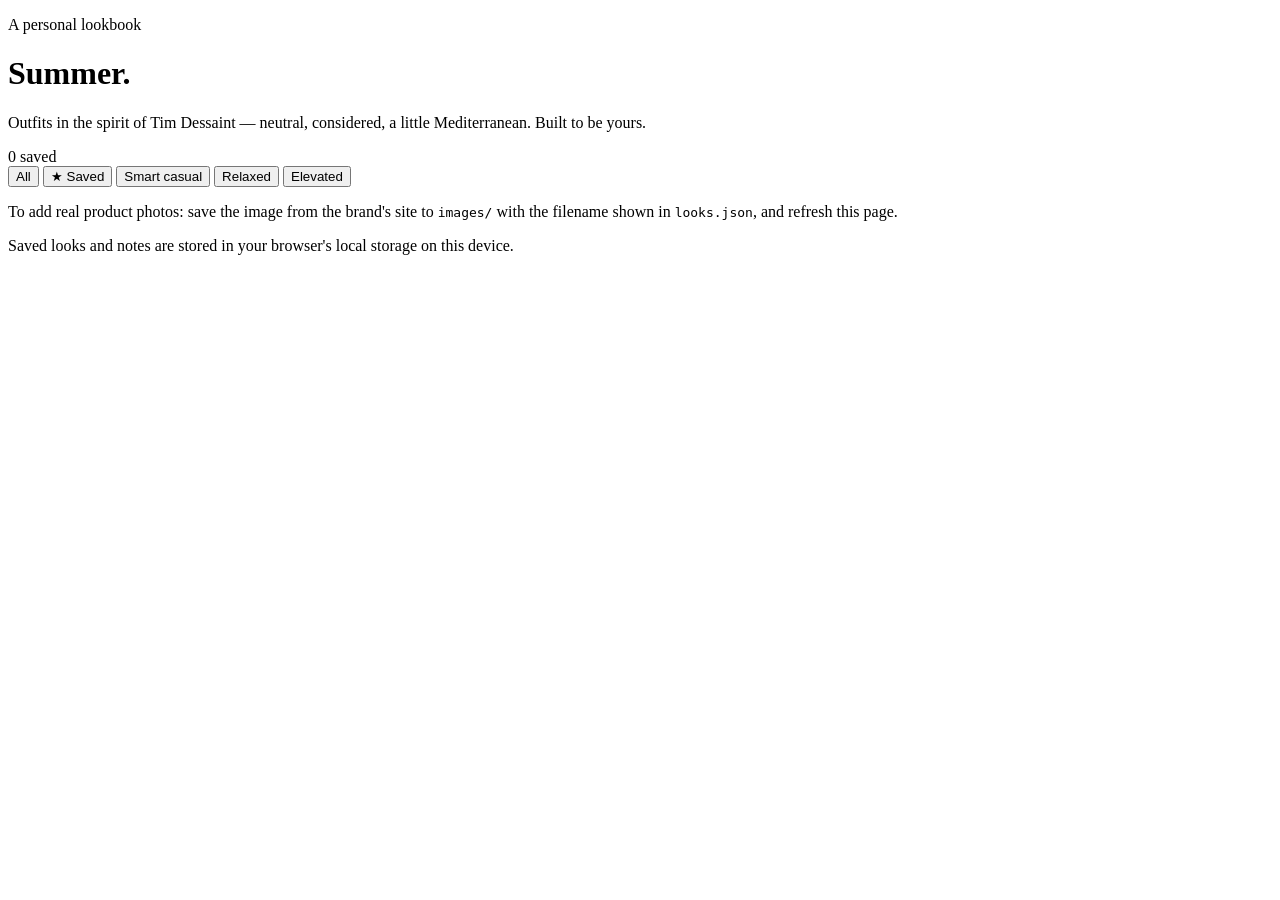
==== index.html @ a3c52446 "Initial commit: add lookbook web app Co-Authored-By: Claude Sonnet 4.6 <noreply@anthropic.com>" ====
<!DOCTYPE html>
<html lang="en">
<head>
  <meta charset="UTF-8">
  <meta name="viewport" content="width=device-width, initial-scale=1.0">
  <title>Summer Lookbook</title>
  <link rel="preconnect" href="https://fonts.googleapis.com">
  <link rel="preconnect" href="https://fonts.gstatic.com" crossorigin>
  <link href="https://fonts.googleapis.com/css2?family=Fraunces:ital,opsz,wght@0,9..144,300;0,9..144,400;0,9..144,500;1,9..144,400&family=Inter:wght@400;500;600&display=swap" rel="stylesheet">
  <link rel="stylesheet" href="style.css">
</head>
<body>
  <header>
    <div class="header-inner">
      <div>
        <p class="eyebrow">A personal lookbook</p>
        <h1>Summer.</h1>
        <p class="lede">Outfits in the spirit of Tim Dessaint &mdash; neutral, considered, a little Mediterranean. Built to be yours.</p>
      </div>
      <div class="header-meta">
        <span id="saved-count">0 saved</span>
      </div>
    </div>
    <nav class="filters">
      <button class="filter-btn active" data-filter="all">All</button>
      <button class="filter-btn" data-filter="saved">★ Saved</button>
      <button class="filter-btn" data-filter="smart-casual">Smart casual</button>
      <button class="filter-btn" data-filter="relaxed">Relaxed</button>
      <button class="filter-btn" data-filter="elevated">Elevated</button>
    </nav>
  </header>

  <main id="looks-container"></main>

  <footer>
    <div class="footer-inner">
      <p class="footer-text">To add real product photos: save the image from the brand's site to <code>images/</code> with the filename shown in <code>looks.json</code>, and refresh this page.</p>
      <p class="footer-text small">Saved looks and notes are stored in your browser's local storage on this device.</p>
    </div>
  </footer>

  <script src="app.js"></script>
</body>
</html>
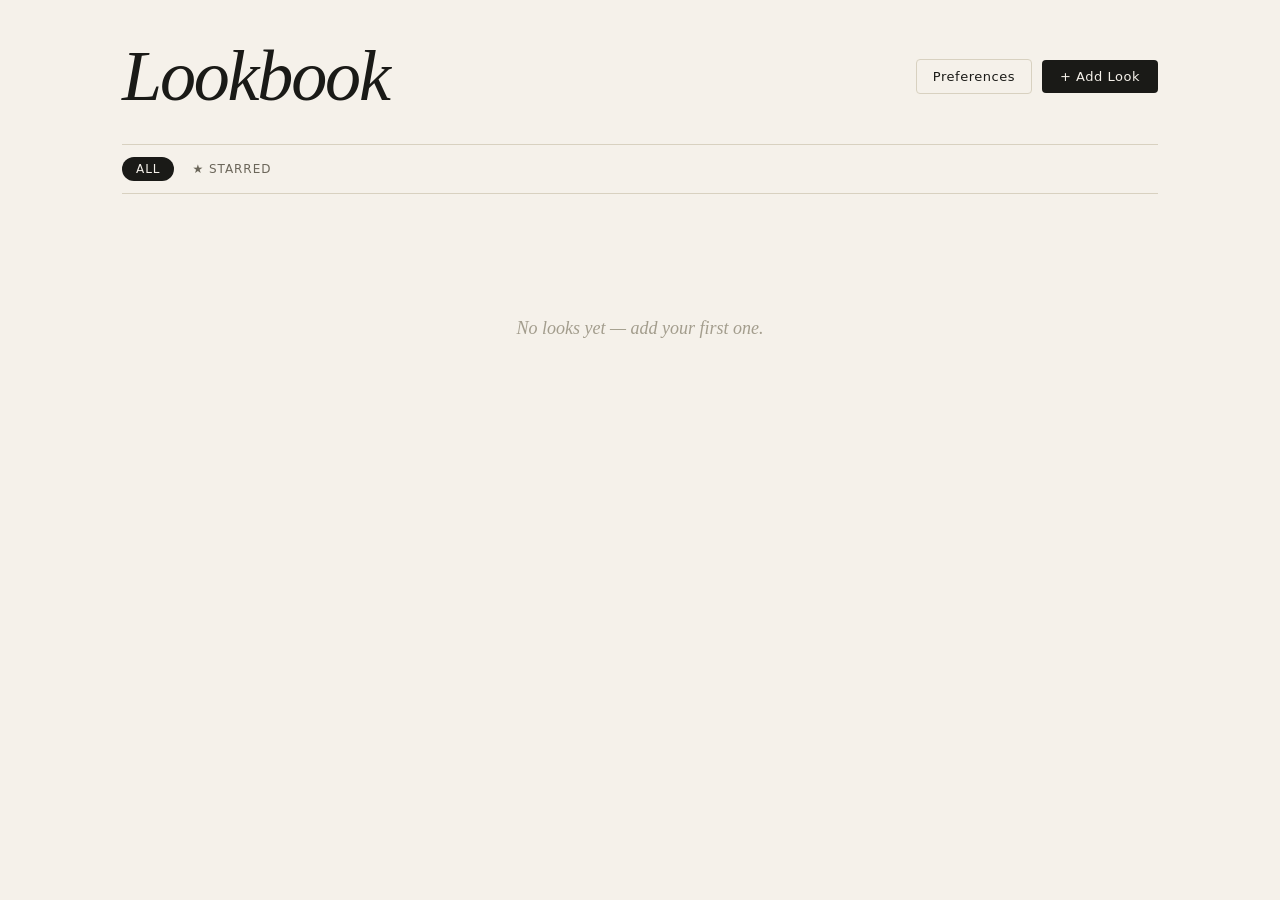
==== commit e0a60826: "docs: rewrite README around getting product pictures, fix broken root page The root index.html still" ====
--- a/index.html
+++ b/index.html
@@ -3,42 +3,11 @@
 <head>
   <meta charset="UTF-8">
   <meta name="viewport" content="width=device-width, initial-scale=1.0">
-  <title>Summer Lookbook</title>
-  <link rel="preconnect" href="https://fonts.googleapis.com">
-  <link rel="preconnect" href="https://fonts.gstatic.com" crossorigin>
-  <link href="https://fonts.googleapis.com/css2?family=Fraunces:ital,opsz,wght@0,9..144,300;0,9..144,400;0,9..144,500;1,9..144,400&family=Inter:wght@400;500;600&display=swap" rel="stylesheet">
-  <link rel="stylesheet" href="style.css">
+  <title>Lookbook</title>
+  <meta http-equiv="refresh" content="0; url=lookbook/">
+  <link rel="canonical" href="lookbook/">
 </head>
 <body>
-  <header>
-    <div class="header-inner">
-      <div>
-        <p class="eyebrow">A personal lookbook</p>
-        <h1>Summer.</h1>
-        <p class="lede">Outfits in the spirit of Tim Dessaint &mdash; neutral, considered, a little Mediterranean. Built to be yours.</p>
-      </div>
-      <div class="header-meta">
-        <span id="saved-count">0 saved</span>
-      </div>
-    </div>
-    <nav class="filters">
-      <button class="filter-btn active" data-filter="all">All</button>
-      <button class="filter-btn" data-filter="saved">★ Saved</button>
-      <button class="filter-btn" data-filter="smart-casual">Smart casual</button>
-      <button class="filter-btn" data-filter="relaxed">Relaxed</button>
-      <button class="filter-btn" data-filter="elevated">Elevated</button>
-    </nav>
-  </header>
-
-  <main id="looks-container"></main>
-
-  <footer>
-    <div class="footer-inner">
-      <p class="footer-text">To add real product photos: save the image from the brand's site to <code>images/</code> with the filename shown in <code>looks.json</code>, and refresh this page.</p>
-      <p class="footer-text small">Saved looks and notes are stored in your browser's local storage on this device.</p>
-    </div>
-  </footer>
-
-  <script src="app.js"></script>
+  <p>The lookbook lives in <a href="lookbook/">lookbook/</a>.</p>
 </body>
 </html>
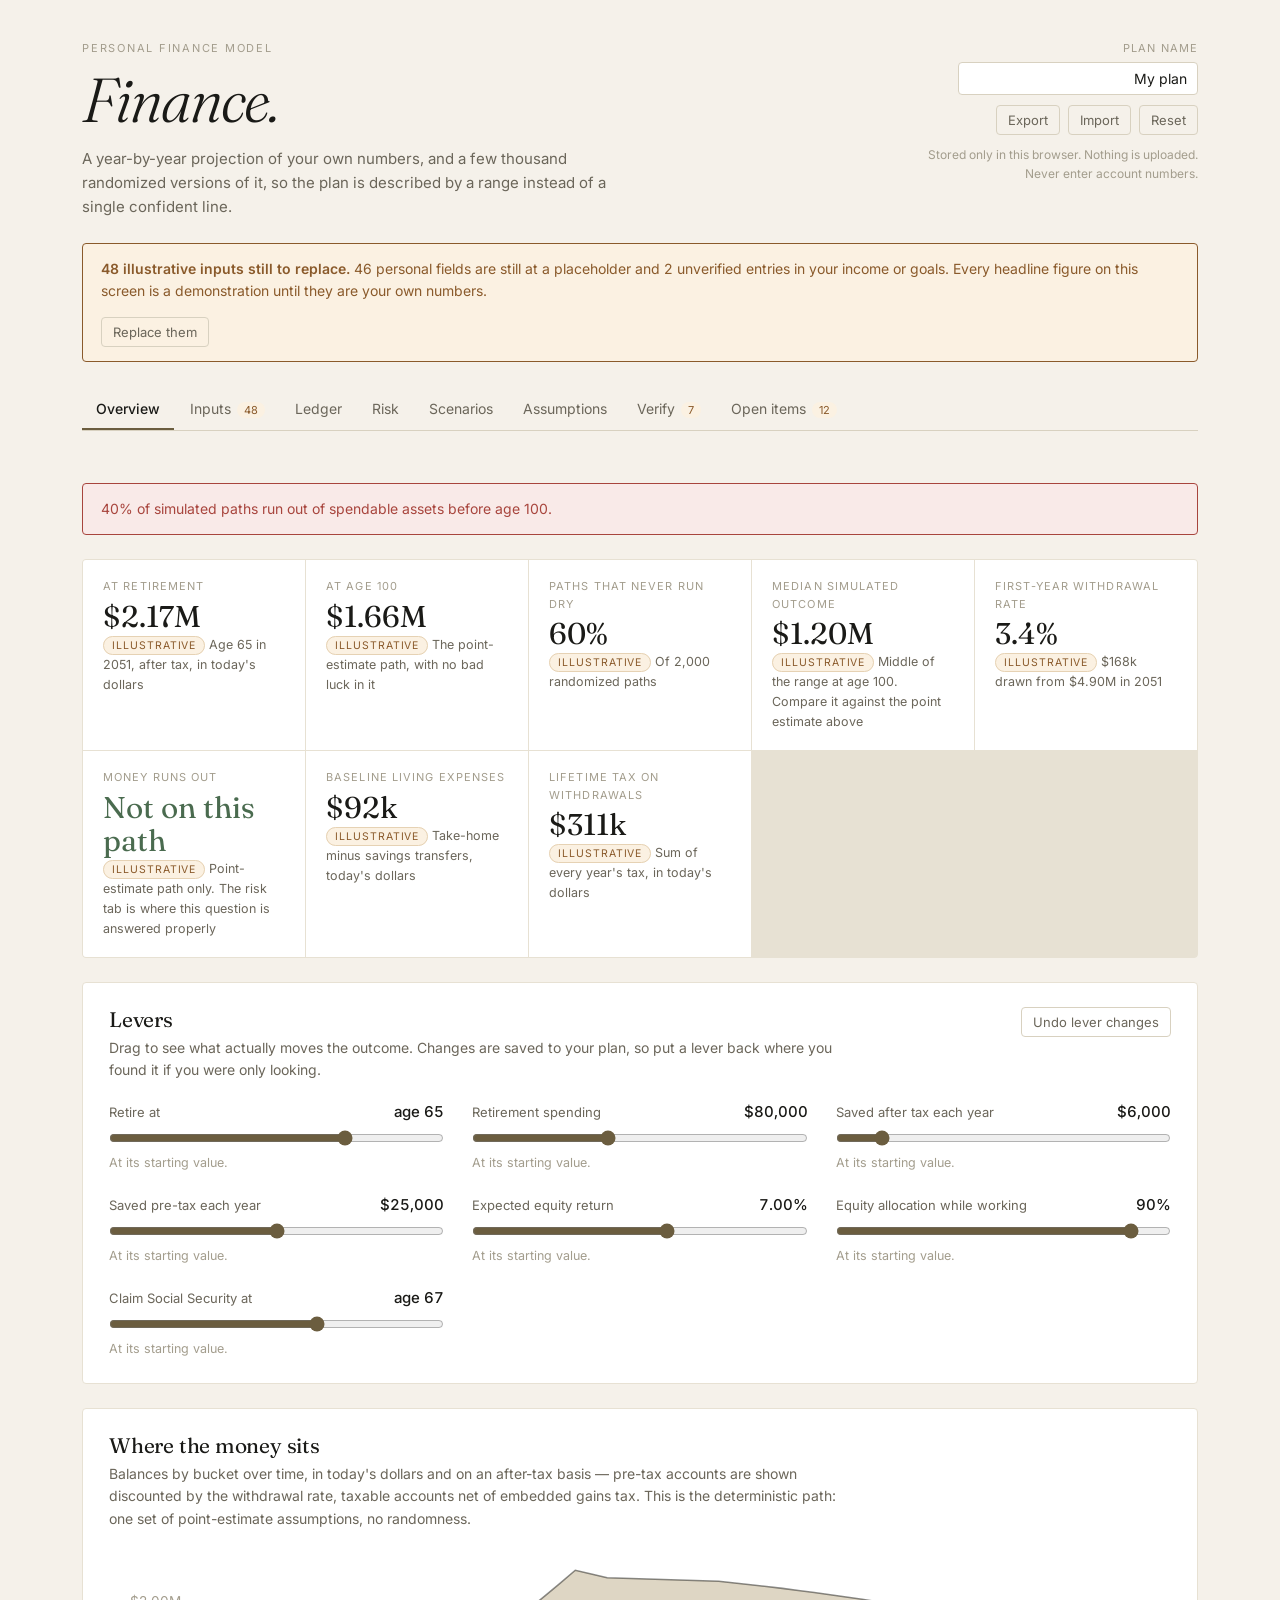
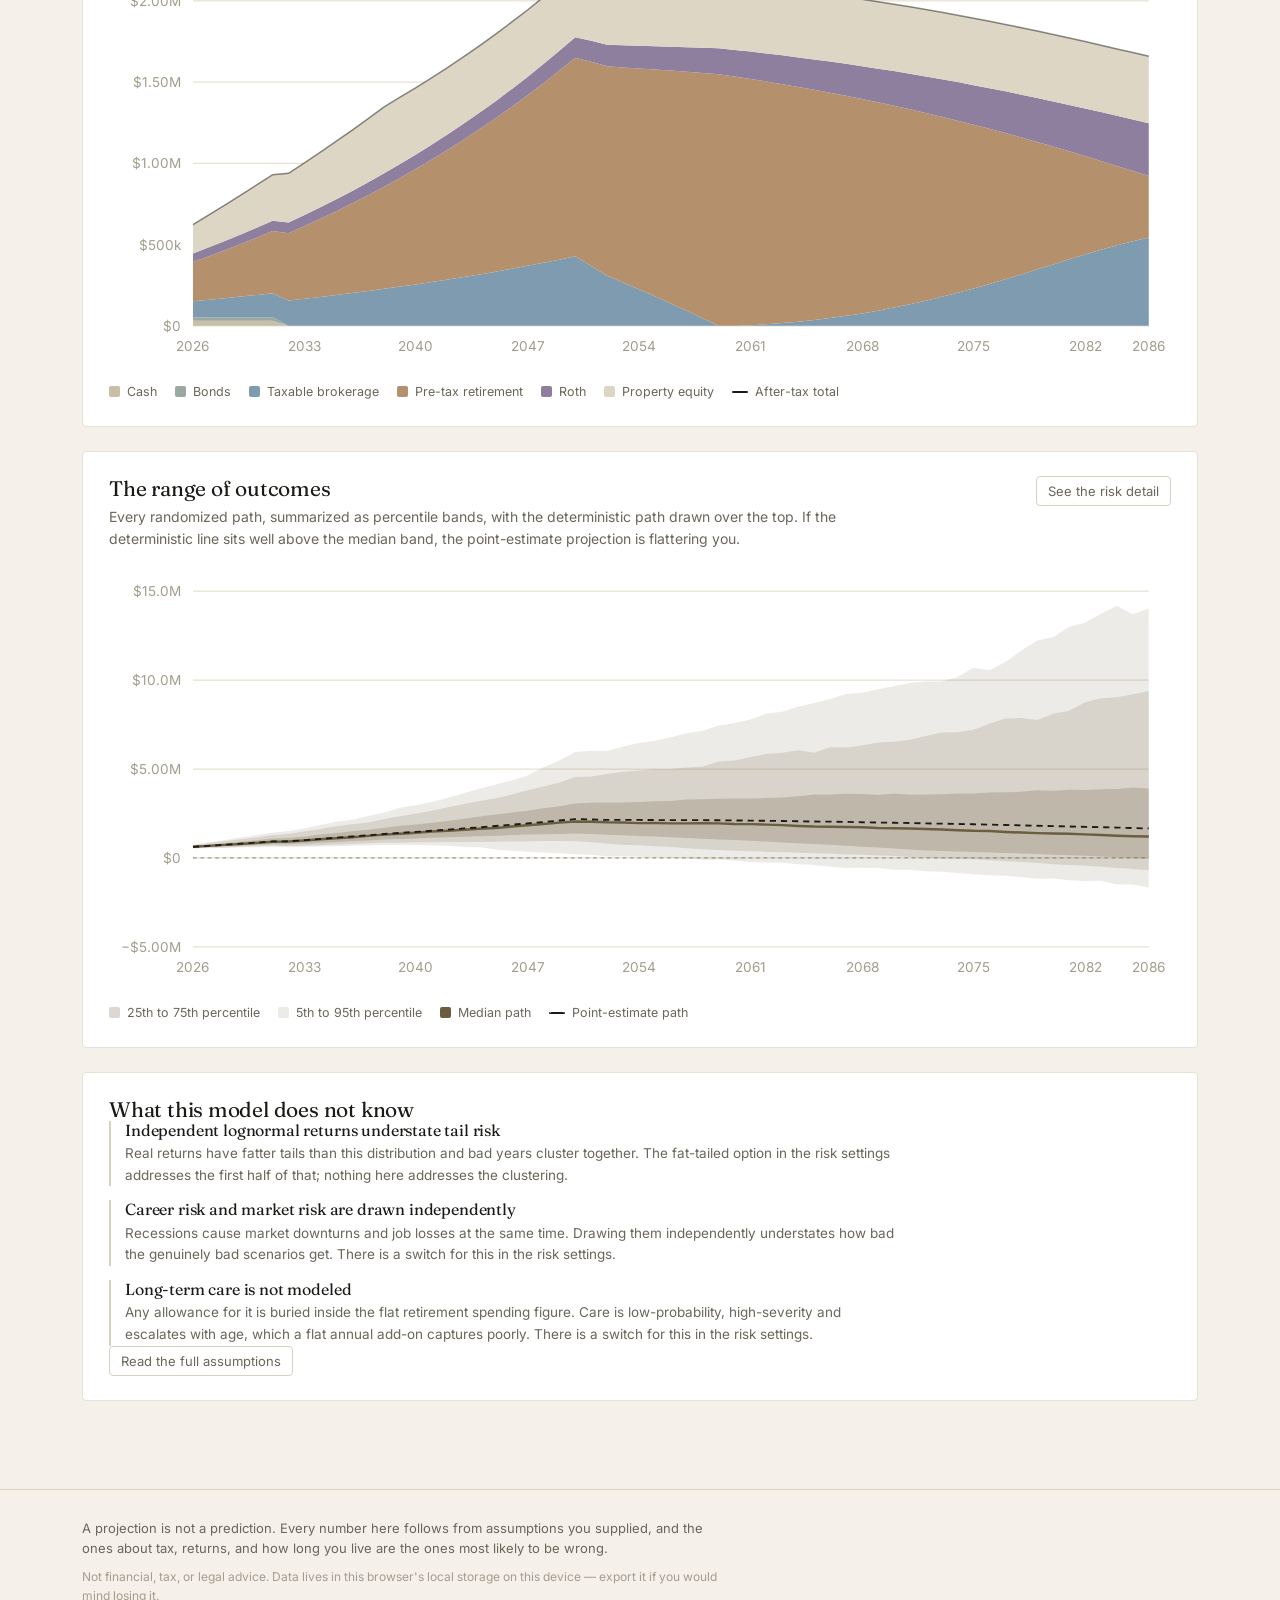
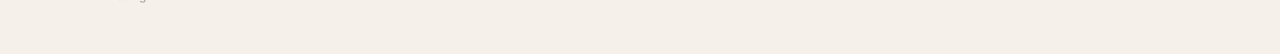
==== commit d3685f3b: "feat(finance): the interface — eight tabs over the projection engine Adds app.js, the controller the" ====
--- a/index.html
+++ b/index.html
@@ -3,11 +3,281 @@
 <head>
   <meta charset="UTF-8">
   <meta name="viewport" content="width=device-width, initial-scale=1.0">
-  <title>Lookbook</title>
-  <meta http-equiv="refresh" content="0; url=lookbook/">
-  <link rel="canonical" href="lookbook/">
+  <title>Finance — projection &amp; Monte Carlo</title>
+  <link rel="preconnect" href="https://fonts.googleapis.com">
+  <link rel="preconnect" href="https://fonts.gstatic.com" crossorigin>
+  <link href="https://fonts.googleapis.com/css2?family=Fraunces:ital,opsz,wght@0,9..144,300;0,9..144,400;0,9..144,500;1,9..144,400&family=Inter:wght@400;500;600&display=swap" rel="stylesheet">
+  <link rel="stylesheet" href="style.css">
 </head>
 <body>
-  <p>The lookbook lives in <a href="lookbook/">lookbook/</a>.</p>
+  <header>
+    <div class="header-inner">
+      <div class="header-title">
+        <p class="eyebrow">Personal finance model</p>
+        <h1>Finance.</h1>
+        <p class="lede">A year-by-year projection of your own numbers, and a few thousand randomized versions of it, so the plan is described by a range instead of a single confident line.</p>
+      </div>
+      <div class="header-actions">
+        <label class="plan-name">
+          <span class="field-label">Plan name</span>
+          <input type="text" id="plan-name" autocomplete="off">
+        </label>
+        <div class="button-row">
+          <button class="btn-ghost btn-sm" id="btn-export">Export</button>
+          <button class="btn-ghost btn-sm" id="btn-import">Import</button>
+          <button class="btn-ghost btn-sm" id="btn-reset">Reset</button>
+          <input type="file" id="import-file" accept="application/json,.json" class="hidden">
+        </div>
+        <p class="privacy-note">Stored only in this browser. Nothing is uploaded. Never enter account numbers.</p>
+      </div>
+    </div>
+
+    <div id="placeholder-banner" class="banner hidden"></div>
+
+    <nav class="tabs" id="tabs">
+      <button class="tab active" data-tab="overview">Overview</button>
+      <button class="tab" data-tab="inputs">Inputs</button>
+      <button class="tab" data-tab="ledger">Ledger</button>
+      <button class="tab" data-tab="risk">Risk</button>
+      <button class="tab" data-tab="scenarios">Scenarios</button>
+      <button class="tab" data-tab="assumptions">Assumptions</button>
+      <button class="tab" data-tab="verify">Verify</button>
+      <button class="tab" data-tab="open">Open items</button>
+    </nav>
+  </header>
+
+  <main>
+    <!-- ── Overview ─────────────────────────────────────────────────────── -->
+    <section class="panel" id="panel-overview">
+      <div id="warnings"></div>
+
+      <div class="metric-grid" id="metric-grid"></div>
+
+      <div class="card">
+        <div class="card-head">
+          <div>
+            <h2>Levers</h2>
+            <p class="card-blurb">Drag to see what actually moves the outcome. Changes are saved to your plan, so put a lever back where you found it if you were only looking.</p>
+          </div>
+          <button class="btn-ghost btn-sm" id="btn-levers-reset">Undo lever changes</button>
+        </div>
+        <div class="lever-grid" id="lever-grid"></div>
+      </div>
+
+      <div class="card">
+        <div class="card-head">
+          <div>
+            <h2>Where the money sits</h2>
+            <p class="card-blurb">Balances by bucket over time, in today's dollars and on an after-tax basis — pre-tax accounts are shown discounted by the withdrawal rate, taxable accounts net of embedded gains tax. This is the deterministic path: one set of point-estimate assumptions, no randomness.</p>
+          </div>
+        </div>
+        <div class="chart-holder" id="chart-balances"></div>
+        <div class="legend" id="legend-balances"></div>
+      </div>
+
+      <div class="card">
+        <div class="card-head">
+          <div>
+            <h2>The range of outcomes</h2>
+            <p class="card-blurb">Every randomized path, summarized as percentile bands, with the deterministic path drawn over the top. If the deterministic line sits well above the median band, the point-estimate projection is flattering you.</p>
+          </div>
+          <button class="btn-ghost btn-sm" data-goto="risk">See the risk detail</button>
+        </div>
+        <div class="chart-holder" id="chart-fan-mini"></div>
+        <div class="legend" id="legend-fan-mini"></div>
+      </div>
+
+      <div class="card">
+        <h2>What this model does not know</h2>
+        <div id="limitations-short"></div>
+        <button class="btn-ghost btn-sm" data-goto="assumptions">Read the full assumptions</button>
+      </div>
+    </section>
+
+    <!-- ── Inputs ───────────────────────────────────────────────────────── -->
+    <section class="panel hidden" id="panel-inputs">
+      <div class="card intake">
+        <h2>Before you trust any number on this screen</h2>
+        <p class="card-blurb">Every figure below ships as an illustrative placeholder. They are round numbers chosen to make the model run, not advice and not anyone's real situation. Replace each one with your own figure, then mark it verified with a note on where it came from — six months from now that note is the difference between a number you can rely on and a number you have to re-derive.</p>
+        <ol class="intake-list" id="intake-list"></ol>
+      </div>
+
+      <div class="card">
+        <div class="card-head">
+          <div>
+            <h2>Income streams</h2>
+            <p class="card-blurb">One row per stream: salary, a partner's salary, self-employment, rental income, a pension. Amounts are in today's dollars and grow at their own rate from now, so a stream that starts later still arrives having grown. Mark clearly whether a figure is gross or take-home — conflating the two is the easiest error to make here.</p>
+          </div>
+          <button class="btn-ghost btn-sm" id="btn-add-income">Add stream</button>
+        </div>
+        <div id="income-list"></div>
+      </div>
+
+      <div class="card">
+        <div class="card-head">
+          <div>
+            <h2>Goals</h2>
+            <p class="card-blurb">Anything that costs money on a schedule: a home purchase, tuition, a sabbatical, supporting a family member, a car. Give a goal an end year to repeat it every year in the range, which is how a temporary expense should be modeled.</p>
+          </div>
+          <button class="btn-ghost btn-sm" id="btn-add-goal">Add goal</button>
+        </div>
+        <div class="callout" id="goal-trap-note"></div>
+        <div id="goal-list"></div>
+      </div>
+
+      <div id="field-groups"></div>
+    </section>
+
+    <!-- ── Ledger ───────────────────────────────────────────────────────── -->
+    <section class="panel hidden" id="panel-ledger">
+      <div class="card">
+        <div class="card-head">
+          <div>
+            <h2>Year-by-year ledger</h2>
+            <p class="card-blurb">The deterministic projection in full. This is the artifact worth reading closely: if a year looks wrong here, the charts everywhere else are wrong in the same way.</p>
+          </div>
+          <div class="button-row">
+            <label class="inline-toggle"><input type="checkbox" id="ledger-real" checked> Today's dollars</label>
+            <button class="btn-ghost btn-sm" id="btn-export-csv">Export CSV</button>
+          </div>
+        </div>
+        <div class="table-scroll">
+          <table class="ledger" id="ledger-table"></table>
+        </div>
+        <p class="footnote" id="ledger-note"></p>
+      </div>
+    </section>
+
+    <!-- ── Risk ─────────────────────────────────────────────────────────── -->
+    <section class="panel hidden" id="panel-risk">
+      <div class="metric-grid" id="risk-metrics"></div>
+
+      <div class="card">
+        <div class="card-head">
+          <div>
+            <h2>Percentile fan</h2>
+            <p class="card-blurb">After-tax net worth in today's dollars across every simulated path.</p>
+          </div>
+          <label class="inline-toggle"><input type="checkbox" id="fan-include-house" checked> Include property equity</label>
+        </div>
+        <div class="chart-holder" id="chart-fan"></div>
+        <div class="legend" id="legend-fan"></div>
+        <p class="footnote">Property is not simulated: its value follows the deterministic path in every scenario, so including it narrows the visible spread without adding any real certainty. Turn it off to see the fan for money you could actually spend.</p>
+      </div>
+
+      <div class="card">
+        <h2>Share of paths still solvent</h2>
+        <p class="card-blurb">The fraction of simulated paths that still hold spendable assets at each age. Read the age where this line starts bending, not just the number at the end.</p>
+        <div class="chart-holder" id="chart-solvent"></div>
+      </div>
+
+      <div class="card">
+        <h2>Where paths end up</h2>
+        <p class="card-blurb">Final after-tax net worth in today's dollars, one bar per band of outcomes. The long right tail is why the average outcome is a bad planning number and the median is a better one.</p>
+        <div class="chart-holder" id="chart-hist"></div>
+      </div>
+
+      <div class="card">
+        <div class="card-head">
+          <div>
+            <h2>Simulation settings</h2>
+            <p class="card-blurb">How the paths are generated, and which risks are switched on. The optional ones are off by default because each is a real judgment call about how much realism is worth the added complexity.</p>
+          </div>
+        </div>
+        <div id="risk-fields"></div>
+      </div>
+    </section>
+
+    <!-- ── Scenarios ────────────────────────────────────────────────────── -->
+    <section class="panel hidden" id="panel-scenarios">
+      <div class="card">
+        <div class="card-head">
+          <div>
+            <h2>Saved scenarios</h2>
+            <p class="card-blurb">Freeze the current plan under a name, change something, and compare. Retiring two years earlier and spending 10% less are the two levers that usually dominate everything else, and this is where you find out by how much.</p>
+          </div>
+          <div class="button-row">
+            <input type="text" id="scenario-name" placeholder="Name this scenario" autocomplete="off">
+            <button class="btn-solid btn-sm" id="btn-save-scenario">Save current</button>
+          </div>
+        </div>
+        <div id="scenario-list"></div>
+      </div>
+    </section>
+
+    <!-- ── Assumptions ──────────────────────────────────────────────────── -->
+    <section class="panel hidden" id="panel-assumptions">
+      <div class="card">
+        <h2>Why the model looks the way it does</h2>
+        <p class="card-blurb">Current state only, generated from your inputs and the notes you wrote when you verified them. This is deliberately not a changelog: the history of how a number evolved lives in the project's git history, where the diffs are real and never drift out of sync with the code.</p>
+        <div id="assumptions-body"></div>
+      </div>
+
+      <div class="card">
+        <h2>Structural choices worth knowing about</h2>
+        <div id="structural-notes"></div>
+      </div>
+
+      <div class="card">
+        <h2>Known limitations</h2>
+        <p class="card-blurb">Accepted simplifications, disclosed rather than hidden. A model that is honest about what it leaves out is far more useful than one that quietly implies precision it does not have. These are different from the Open items tab: a limitation is something currently accepted, an open item is something that should actually get resolved.</p>
+        <div id="limitations-full"></div>
+      </div>
+
+      <div class="card">
+        <h2>IRS Uniform Lifetime Table</h2>
+        <p class="card-blurb">Public IRS data, used to size required minimum distributions: the start-of-year pre-tax balance divided by the distribution period for that age.</p>
+        <div class="table-scroll">
+          <table class="ledger compact" id="ult-table"></table>
+        </div>
+      </div>
+    </section>
+
+    <!-- ── Verify ───────────────────────────────────────────────────────── -->
+    <section class="panel hidden" id="panel-verify">
+      <div class="card">
+        <h2>Research this yourself</h2>
+        <p class="card-blurb">These are the parts of the model that cannot be inherited from a template. Tax law changes, thresholds move, and treatment varies by state and city — so each item below needs checking against current rules for your own situation, and the placeholder rates in the model are worth exactly nothing until you do.</p>
+        <div id="research-list"></div>
+      </div>
+    </section>
+
+    <!-- ── Open items ───────────────────────────────────────────────────── -->
+    <section class="panel hidden" id="panel-open">
+      <div class="card">
+        <div class="card-head">
+          <div>
+            <h2>Open items</h2>
+            <p class="card-blurb">Things that need a decision, a real number, or a methodology improvement. When one gets resolved, delete it and put the answer in the source note on the field it was about, so the two never describe the same open question.</p>
+          </div>
+          <div class="button-row">
+            <input type="text" id="todo-input" placeholder="Add an open item" autocomplete="off">
+            <button class="btn-solid btn-sm" id="btn-add-todo">Add</button>
+          </div>
+        </div>
+        <div id="todo-list"></div>
+      </div>
+
+      <div class="card">
+        <h2>Notes</h2>
+        <p class="card-blurb">Scratch space that travels with the plan when you export it.</p>
+        <textarea id="notes" rows="8" placeholder="Anything worth remembering about this plan."></textarea>
+      </div>
+    </section>
+  </main>
+
+  <footer>
+    <div class="footer-inner">
+      <p class="footer-text">A projection is not a prediction. Every number here follows from assumptions you supplied, and the ones about tax, returns, and how long you live are the ones most likely to be wrong.</p>
+      <p class="footer-text small">Not financial, tax, or legal advice. Data lives in this browser's local storage on this device — export it if you would mind losing it.</p>
+    </div>
+  </footer>
+
+  <script src="format.js"></script>
+  <script src="config.js"></script>
+  <script src="model.js"></script>
+  <script src="charts.js"></script>
+  <script src="store.js"></script>
+  <script src="app.js"></script>
 </body>
 </html>
--- a/style.css
+++ b/style.css
@@ -0,0 +1,499 @@
+:root {
+  --bg: #f5f1ea;
+  --bg-card: #ffffff;
+  --bg-soft: #ebe4d7;
+  --bg-sunken: #f1ece2;
+  --ink: #1a1a17;
+  --ink-soft: #6b665a;
+  --ink-faint: #a39d8d;
+  --line: #d8d1c0;
+  --line-soft: #e7e1d3;
+  --accent: #6b5d3f;
+  --accent-soft: #efe8d8;
+  --warn: #8a5a2b;
+  --warn-bg: #fbf1e2;
+  --bad: #a8453d;
+  --bad-bg: #f9eae8;
+  --good: #4a6b4f;
+  --good-bg: #edf2ec;
+  --serif: 'Fraunces', Georgia, serif;
+  --sans: 'Inter', -apple-system, system-ui, sans-serif;
+  --mono: ui-monospace, 'SF Mono', Menlo, Consolas, monospace;
+  --radius: 4px;
+}
+
+*, *::before, *::after { box-sizing: border-box; margin: 0; padding: 0; }
+.hidden { display: none !important; }
+
+body {
+  background: var(--bg);
+  color: var(--ink);
+  font-family: var(--sans);
+  font-size: 15px;
+  line-height: 1.6;
+  -webkit-font-smoothing: antialiased;
+  min-height: 100vh;
+}
+
+h1, h2, h3 { font-family: var(--serif); font-weight: 400; letter-spacing: -0.01em; line-height: 1.15; }
+h1 { font-size: clamp(38px, 5vw, 62px); font-weight: 300; font-style: italic; letter-spacing: -0.03em; }
+h2 { font-size: 21px; }
+h3 { font-size: 16px; }
+a { color: var(--accent); }
+
+/* ── Header ── */
+header { max-width: 1180px; margin: 0 auto; padding: 40px 32px 0; }
+
+.header-inner {
+  display: flex;
+  gap: 40px;
+  justify-content: space-between;
+  align-items: flex-start;
+  flex-wrap: wrap;
+}
+
+.header-title { max-width: 620px; }
+
+.eyebrow {
+  font-size: 11px;
+  text-transform: uppercase;
+  letter-spacing: 0.16em;
+  color: var(--ink-faint);
+  margin-bottom: 6px;
+}
+
+.lede { color: var(--ink-soft); margin-top: 12px; max-width: 60ch; }
+
+.header-actions { display: flex; flex-direction: column; gap: 10px; align-items: flex-end; }
+.plan-name { display: flex; flex-direction: column; gap: 4px; align-items: flex-end; }
+.plan-name input { width: 220px; text-align: right; }
+.privacy-note { font-size: 12px; color: var(--ink-faint); max-width: 34ch; text-align: right; }
+
+.button-row { display: flex; gap: 8px; align-items: center; flex-wrap: wrap; }
+
+/* ── Buttons ── */
+button { font-family: inherit; font-size: 14px; cursor: pointer; border-radius: var(--radius); }
+
+.btn-ghost {
+  background: transparent;
+  border: 1px solid var(--line);
+  color: var(--ink-soft);
+  padding: 7px 14px;
+  transition: border-color 0.15s, color 0.15s, background 0.15s;
+}
+.btn-ghost:hover { border-color: var(--accent); color: var(--accent); background: var(--bg-card); }
+
+.btn-solid {
+  background: var(--ink);
+  border: 1px solid var(--ink);
+  color: var(--bg);
+  padding: 7px 14px;
+}
+.btn-solid:hover { background: var(--accent); border-color: var(--accent); }
+
+.btn-sm { font-size: 13px; padding: 6px 11px; }
+
+.btn-link {
+  background: none;
+  border: none;
+  color: var(--accent);
+  padding: 0;
+  font-size: 13px;
+  text-decoration: underline;
+  text-decoration-color: var(--line);
+  text-underline-offset: 3px;
+}
+.btn-link:hover { text-decoration-color: var(--accent); }
+.btn-link.danger { color: var(--bad); }
+
+/* ── Tabs ── */
+.tabs {
+  display: flex;
+  gap: 2px;
+  margin: 28px 0 0;
+  border-bottom: 1px solid var(--line);
+  overflow-x: auto;
+}
+
+.tab {
+  background: none;
+  border: none;
+  border-bottom: 2px solid transparent;
+  color: var(--ink-soft);
+  padding: 10px 14px;
+  white-space: nowrap;
+  border-radius: 0;
+}
+.tab:hover { color: var(--ink); }
+.tab.active { color: var(--ink); border-bottom-color: var(--accent); font-weight: 500; }
+.tab .tab-count {
+  display: inline-block;
+  margin-left: 6px;
+  font-size: 11px;
+  background: var(--warn-bg);
+  color: var(--warn);
+  border-radius: 10px;
+  padding: 1px 7px;
+}
+
+/* ── Layout ── */
+main { max-width: 1180px; margin: 0 auto; padding: 28px 32px 64px; }
+.panel { display: flex; flex-direction: column; gap: 24px; }
+
+.card {
+  background: var(--bg-card);
+  border: 1px solid var(--line-soft);
+  border-radius: var(--radius);
+  padding: 24px 26px;
+}
+
+.card-head {
+  display: flex;
+  gap: 20px;
+  justify-content: space-between;
+  align-items: flex-start;
+  flex-wrap: wrap;
+  margin-bottom: 18px;
+}
+.card-head > div { flex: 1 1 420px; }
+.card-blurb { color: var(--ink-soft); font-size: 14px; margin-top: 6px; max-width: 82ch; }
+.card > h2 + .card-blurb { margin-bottom: 16px; }
+
+/* ── Banners and callouts ── */
+.banner {
+  margin-top: 24px;
+  padding: 14px 18px;
+  border-radius: var(--radius);
+  border: 1px solid var(--warn);
+  background: var(--warn-bg);
+  color: var(--warn);
+  font-size: 14px;
+  display: flex;
+  gap: 14px;
+  align-items: center;
+  justify-content: space-between;
+  flex-wrap: wrap;
+}
+.banner strong { font-weight: 600; }
+.banner.bad { border-color: var(--bad); background: var(--bad-bg); color: var(--bad); }
+
+.callout {
+  border-left: 2px solid var(--accent);
+  background: var(--bg-sunken);
+  padding: 12px 16px;
+  margin-bottom: 18px;
+  font-size: 13.5px;
+  color: var(--ink-soft);
+}
+.callout strong { color: var(--ink); font-weight: 600; }
+
+.footnote { font-size: 12.5px; color: var(--ink-faint); margin-top: 12px; max-width: 88ch; }
+
+/* ── Metrics ── */
+.metric-grid {
+  display: grid;
+  grid-template-columns: repeat(auto-fit, minmax(210px, 1fr));
+  gap: 1px;
+  background: var(--line-soft);
+  border: 1px solid var(--line-soft);
+  border-radius: var(--radius);
+  overflow: hidden;
+}
+
+.metric { background: var(--bg-card); padding: 18px 20px; }
+.metric-label {
+  font-size: 11px;
+  text-transform: uppercase;
+  letter-spacing: 0.1em;
+  color: var(--ink-faint);
+}
+.metric-value {
+  font-family: var(--serif);
+  font-size: 30px;
+  font-variant-numeric: tabular-nums;
+  margin: 4px 0 2px;
+  line-height: 1.1;
+}
+.metric-value.bad { color: var(--bad); }
+.metric-value.good { color: var(--good); }
+.metric-note { font-size: 12.5px; color: var(--ink-soft); }
+
+/* ── Levers ── */
+.lever-grid {
+  display: grid;
+  grid-template-columns: repeat(auto-fit, minmax(260px, 1fr));
+  gap: 20px 28px;
+}
+.lever-head { display: flex; justify-content: space-between; align-items: baseline; gap: 10px; }
+.lever-name { font-size: 13px; color: var(--ink-soft); }
+.lever-value { font-variant-numeric: tabular-nums; font-weight: 500; }
+.lever input[type=range] { width: 100%; accent-color: var(--accent); margin-top: 6px; }
+.lever-effect { font-size: 12.5px; color: var(--ink-faint); min-height: 1.4em; }
+
+/* ── Charts ── */
+.chart-holder { position: relative; margin-top: 4px; }
+.chart-svg { width: 100%; height: auto; display: block; overflow: visible; }
+.chart-svg .grid { stroke: var(--line-soft); stroke-width: 1; }
+.chart-svg .zero-line { stroke: var(--ink-faint); stroke-width: 1; stroke-dasharray: 3 3; }
+.chart-svg .axis-label { font-family: var(--sans); font-size: 11px; fill: var(--ink-faint); }
+.chart-svg .axis-note { font-family: var(--sans); font-size: 11px; fill: var(--ink-soft); }
+.chart-svg .area { stroke: none; }
+.chart-svg .total-line { fill: none; stroke: var(--ink); stroke-width: 1.25; opacity: 0.5; }
+.chart-svg .band-outer { fill: rgba(107, 93, 63, 0.12); }
+.chart-svg .band-mid { fill: rgba(107, 93, 63, 0.16); }
+.chart-svg .band-inner { fill: rgba(107, 93, 63, 0.24); }
+.chart-svg .median-line { fill: none; stroke: var(--accent); stroke-width: 2; }
+.chart-svg .deterministic-line { fill: none; stroke: var(--ink); stroke-width: 1.5; stroke-dasharray: 5 4; }
+.chart-svg .crosshair { stroke: var(--ink); stroke-width: 1; opacity: 0.35; pointer-events: none; }
+.chart-svg .hover-target { fill: transparent; }
+.chart-svg .hist-bar { stroke: none; }
+
+.chart-tooltip {
+  position: absolute;
+  top: 10px;
+  background: var(--bg-card);
+  border: 1px solid var(--line);
+  border-radius: var(--radius);
+  padding: 10px 12px;
+  font-size: 12.5px;
+  line-height: 1.5;
+  pointer-events: none;
+  box-shadow: 0 8px 24px -12px rgba(26, 26, 23, 0.3);
+  min-width: 170px;
+  z-index: 5;
+}
+.chart-tooltip .tip-head { font-weight: 600; margin-bottom: 4px; }
+.chart-tooltip .tip-row { display: flex; justify-content: space-between; gap: 14px; }
+.chart-tooltip .tip-row span:last-child { font-variant-numeric: tabular-nums; }
+.chart-tooltip .tip-swatch {
+  display: inline-block; width: 8px; height: 8px; border-radius: 2px; margin-right: 6px;
+}
+
+.legend { display: flex; flex-wrap: wrap; gap: 8px 18px; margin-top: 14px; }
+.legend-item { display: flex; align-items: center; gap: 7px; font-size: 12.5px; color: var(--ink-soft); }
+.legend-swatch { width: 11px; height: 11px; border-radius: 2px; flex: none; }
+.legend-swatch.line { height: 0; border-top: 2px solid var(--ink); width: 16px; }
+.legend-swatch.dashed { height: 0; border-top: 2px dashed var(--ink); width: 16px; }
+
+/* ── Forms ── */
+input[type=text], input[type=number], select, textarea {
+  font-family: inherit;
+  font-size: 14px;
+  color: var(--ink);
+  background: var(--bg-card);
+  border: 1px solid var(--line);
+  border-radius: var(--radius);
+  padding: 7px 10px;
+  width: 100%;
+}
+input[type=number] { font-variant-numeric: tabular-nums; }
+input:focus, select:focus, textarea:focus { outline: none; border-color: var(--accent); }
+textarea { resize: vertical; line-height: 1.6; }
+
+.field-label { font-size: 11px; text-transform: uppercase; letter-spacing: 0.1em; color: var(--ink-faint); }
+
+.field {
+  display: grid;
+  grid-template-columns: minmax(220px, 1.4fr) 150px auto;
+  gap: 8px 18px;
+  align-items: start;
+  padding: 14px 0;
+  border-top: 1px solid var(--line-soft);
+}
+.field:first-child { border-top: none; }
+.field-main { min-width: 0; }
+.field-name { display: flex; align-items: center; gap: 8px; flex-wrap: wrap; }
+.field-name label { font-weight: 500; font-size: 14px; }
+.field-help { font-size: 13px; color: var(--ink-soft); margin-top: 3px; max-width: 74ch; }
+.field-input { display: flex; align-items: center; gap: 6px; }
+.field-input .unit { color: var(--ink-faint); font-size: 13px; }
+.field-status { display: flex; flex-direction: column; gap: 6px; align-items: flex-end; min-width: 190px; }
+.field-source { width: 190px; font-size: 12.5px; padding: 5px 8px; }
+.field.is-placeholder { background: linear-gradient(90deg, var(--warn-bg), transparent 60%); }
+
+.pill {
+  font-size: 10.5px;
+  text-transform: uppercase;
+  letter-spacing: 0.09em;
+  padding: 2px 8px;
+  border-radius: 10px;
+  border: 1px solid transparent;
+  white-space: nowrap;
+}
+.pill.placeholder { background: var(--warn-bg); color: var(--warn); border-color: #e6d2b4; }
+.pill.verified { background: var(--good-bg); color: var(--good); border-color: #cddbcf; }
+.pill.research { background: var(--accent-soft); color: var(--accent); border-color: #ded2b8; }
+
+.verify-toggle { display: flex; align-items: center; gap: 6px; font-size: 12.5px; color: var(--ink-soft); white-space: nowrap; }
+.inline-toggle { display: flex; align-items: center; gap: 7px; font-size: 13px; color: var(--ink-soft); white-space: nowrap; }
+input[type=checkbox] { accent-color: var(--accent); width: 15px; height: 15px; }
+
+.group { margin-bottom: 24px; }
+.group > summary {
+  cursor: pointer;
+  list-style: none;
+  display: flex;
+  align-items: baseline;
+  gap: 12px;
+  padding: 18px 0 10px;
+  border-bottom: 1px solid var(--line);
+}
+.group > summary::-webkit-details-marker { display: none; }
+.group > summary::before {
+  content: '+';
+  font-family: var(--mono);
+  color: var(--ink-faint);
+  font-size: 15px;
+}
+.group[open] > summary::before { content: '\2212'; }
+.group-blurb { font-size: 13px; color: var(--ink-soft); font-family: var(--sans); flex: 1 1 320px; }
+
+/* ── Repeating rows: income streams, goals ── */
+.row-card {
+  border: 1px solid var(--line-soft);
+  border-radius: var(--radius);
+  padding: 14px 16px;
+  margin-bottom: 10px;
+  background: var(--bg-sunken);
+}
+.row-grid { display: grid; gap: 10px 14px; grid-template-columns: repeat(auto-fit, minmax(130px, 1fr)); align-items: end; }
+.row-grid label { display: flex; flex-direction: column; gap: 3px; }
+.row-grid .wide { grid-column: span 2; min-width: 160px; }
+.row-foot { display: flex; justify-content: space-between; align-items: center; gap: 14px; margin-top: 10px; flex-wrap: wrap; }
+.row-summary { font-size: 12.5px; color: var(--ink-soft); }
+
+/* ── Tables ── */
+.table-scroll { overflow: auto; max-height: 620px; border: 1px solid var(--line-soft); border-radius: var(--radius); }
+table.ledger { border-collapse: collapse; width: 100%; font-size: 13px; font-variant-numeric: tabular-nums; }
+table.ledger th, table.ledger td { padding: 7px 10px; text-align: right; white-space: nowrap; border-bottom: 1px solid var(--line-soft); }
+table.ledger th {
+  position: sticky;
+  top: 0;
+  background: var(--bg-soft);
+  font-size: 11px;
+  text-transform: uppercase;
+  letter-spacing: 0.06em;
+  color: var(--ink-soft);
+  font-weight: 500;
+  text-align: right;
+  z-index: 1;
+}
+table.ledger th:first-child, table.ledger td:first-child { text-align: left; }
+table.ledger tbody tr:hover { background: var(--bg-sunken); }
+table.ledger tr.is-retired td:first-child { color: var(--accent); font-weight: 500; }
+table.ledger tr.is-shortfall { background: var(--bad-bg); }
+table.ledger td.neg { color: var(--bad); }
+table.ledger.compact th, table.ledger.compact td { padding: 5px 9px; }
+
+/* ── Lists: intake, limitations, research, todos, scenarios ── */
+.intake-list { padding-left: 22px; display: flex; flex-direction: column; gap: 8px; margin-top: 14px; }
+.intake-list li { font-size: 14px; color: var(--ink-soft); }
+.intake-list strong { color: var(--ink); font-weight: 600; }
+
+.note-list { display: flex; flex-direction: column; gap: 14px; }
+.note-item { padding-left: 14px; border-left: 2px solid var(--line); }
+.note-item h3 { margin-bottom: 4px; }
+.note-item p { font-size: 13.5px; color: var(--ink-soft); max-width: 86ch; }
+.note-item .note-value { font-variant-numeric: tabular-nums; color: var(--ink); font-weight: 500; }
+.note-item.flagged { border-left-color: var(--warn); }
+
+/* The value-and-source table under each assumptions narrative. */
+.assume-grid { margin-top: 10px; border-top: 1px solid var(--line-soft); }
+.assume-row {
+  display: grid;
+  grid-template-columns: minmax(180px, 1.2fr) 130px minmax(0, 1.6fr);
+  gap: 4px 14px;
+  padding: 5px 0;
+  border-bottom: 1px solid var(--line-soft);
+  font-size: 12.5px;
+  align-items: baseline;
+}
+.assume-name { color: var(--ink-soft); }
+.assume-row .note-value { text-align: right; }
+.assume-source { color: var(--ink-faint); }
+.assume-source em { color: var(--warn); font-style: normal; }
+
+.rmd-hint { margin-top: 6px; display: inline-block; text-align: left; }
+
+.check-item {
+  display: grid;
+  grid-template-columns: auto 1fr;
+  gap: 4px 12px;
+  padding: 16px 0;
+  border-top: 1px solid var(--line-soft);
+}
+.check-item:first-child { border-top: none; }
+.check-item h3 { display: flex; gap: 10px; align-items: center; flex-wrap: wrap; }
+.check-item p { font-size: 13.5px; color: var(--ink-soft); max-width: 86ch; }
+.check-item .check-fields { display: flex; gap: 8px; flex-wrap: wrap; margin-top: 6px; }
+.check-item textarea { margin-top: 8px; }
+.field-chip {
+  font-size: 12px;
+  background: var(--bg-sunken);
+  border: 1px solid var(--line-soft);
+  border-radius: 10px;
+  padding: 2px 9px;
+  color: var(--ink-soft);
+  font-variant-numeric: tabular-nums;
+}
+.check-item.done h3 { color: var(--ink-faint); text-decoration: line-through; text-decoration-color: var(--line); }
+
+.todo-item {
+  display: flex;
+  gap: 12px;
+  align-items: flex-start;
+  padding: 11px 0;
+  border-top: 1px solid var(--line-soft);
+}
+.todo-item:first-child { border-top: none; }
+.todo-item.done .todo-text { color: var(--ink-faint); text-decoration: line-through; text-decoration-color: var(--line); }
+.todo-text { flex: 1; font-size: 14px; }
+.todo-item .seeded { font-size: 11.5px; color: var(--ink-faint); }
+
+.scenario {
+  display: grid;
+  grid-template-columns: 1.4fr repeat(4, minmax(90px, 1fr)) auto;
+  gap: 10px 14px;
+  align-items: center;
+  padding: 14px 0;
+  border-top: 1px solid var(--line-soft);
+  font-size: 13.5px;
+}
+.scenario:first-child { border-top: none; }
+.scenario.head {
+  font-size: 11px;
+  text-transform: uppercase;
+  letter-spacing: 0.09em;
+  color: var(--ink-faint);
+  border-top: none;
+}
+.scenario .num { font-variant-numeric: tabular-nums; text-align: right; }
+.scenario .scenario-name { font-weight: 500; }
+.scenario .scenario-meta { font-size: 12px; color: var(--ink-faint); font-weight: 400; }
+.scenario.current { background: var(--accent-soft); }
+.delta { font-size: 12px; color: var(--ink-faint); }
+.delta.up { color: var(--good); }
+.delta.down { color: var(--bad); }
+
+.empty-state { color: var(--ink-faint); font-size: 14px; padding: 18px 0; }
+
+/* ── Footer ── */
+footer { border-top: 1px solid var(--line); margin-top: 24px; }
+.footer-inner { max-width: 1180px; margin: 0 auto; padding: 28px 32px 48px; }
+.footer-text { font-size: 13px; color: var(--ink-soft); max-width: 80ch; }
+.footer-text.small { font-size: 12px; color: var(--ink-faint); margin-top: 8px; }
+
+/* ── Narrow screens ── */
+@media (max-width: 900px) {
+  header, main, .footer-inner { padding-left: 20px; padding-right: 20px; }
+  .header-actions { align-items: flex-start; }
+  .privacy-note, .plan-name { text-align: left; align-items: flex-start; }
+  .plan-name input { text-align: left; }
+  .field { grid-template-columns: 1fr; }
+  .field-status { align-items: flex-start; }
+  .field-source { width: 100%; }
+  .scenario { grid-template-columns: 1fr 1fr; }
+  .scenario.head { display: none; }
+  .assume-row { grid-template-columns: 1fr auto; }
+  .assume-source { grid-column: 1 / -1; }
+}
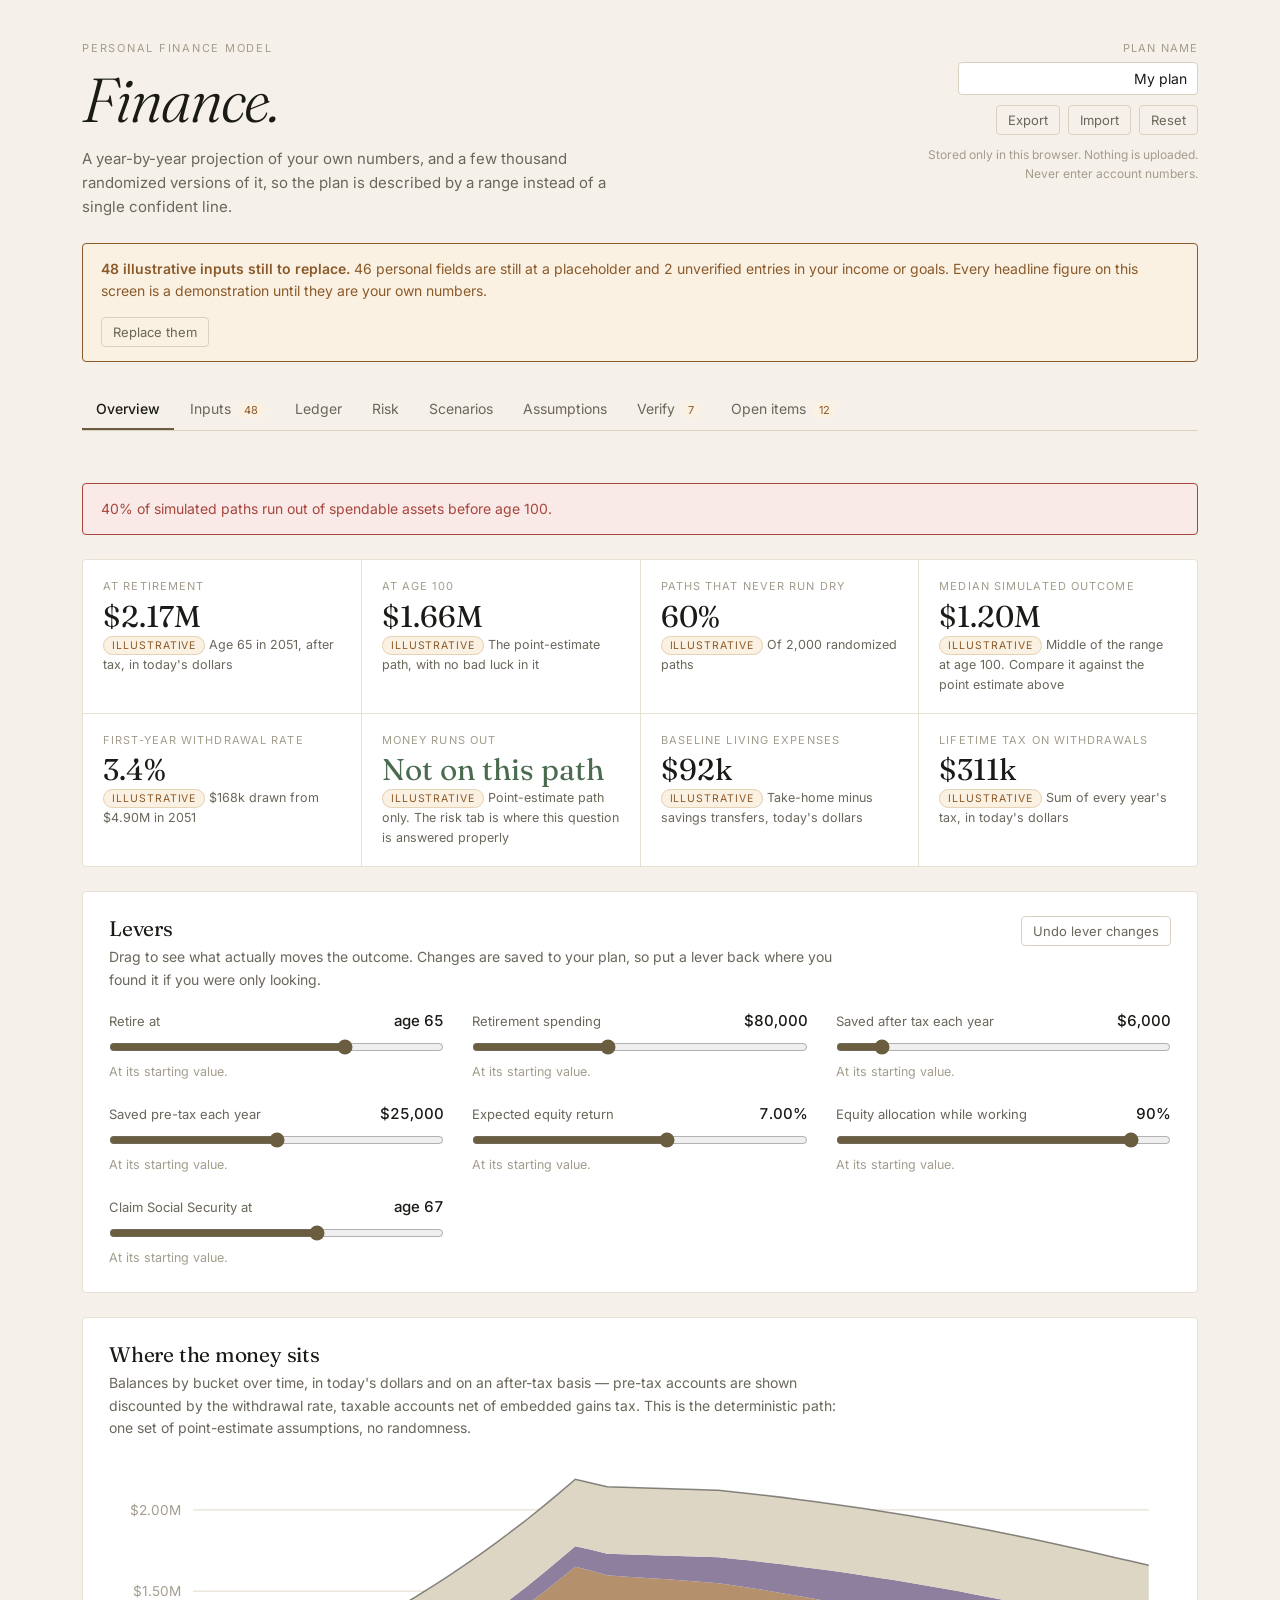
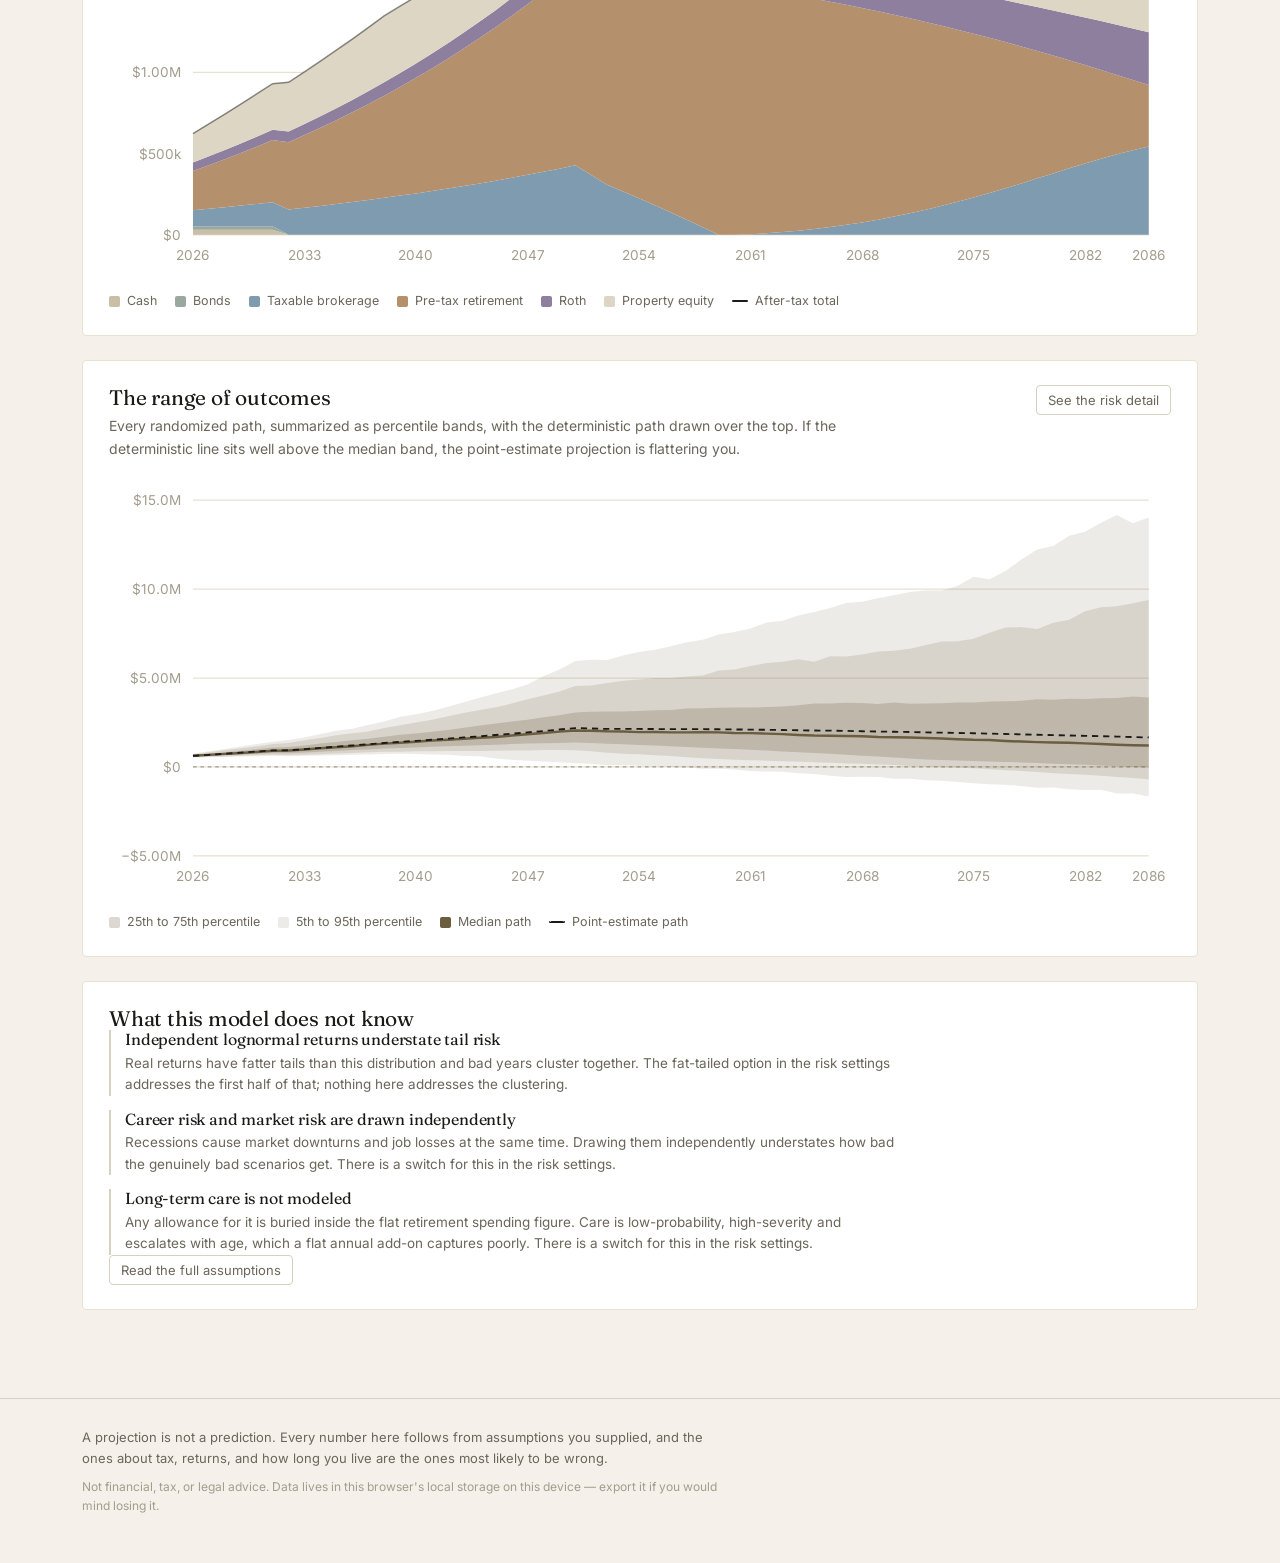
==== commit b8ed882d: "docs(finance): README and an ignore file for real statements Documents how to run it, how to run the" ====
--- a/index.html
+++ b/index.html
@@ -4,6 +4,10 @@
   <meta charset="UTF-8">
   <meta name="viewport" content="width=device-width, initial-scale=1.0">
   <title>Finance — projection &amp; Monte Carlo</title>
+  <!-- Inline rather than a file, so the page never requests an icon that is not
+       there. The webfonts below are the only remote request the app makes, and
+       they fall back to the system stack when they cannot be reached. -->
+  <link rel="icon" href="data:image/svg+xml,<svg xmlns='http://www.w3.org/2000/svg' viewBox='0 0 16 16'><rect width='16' height='16' rx='3' fill='%236b5d3f'/><path d='M4 11.5 L6.5 7 L9 9.5 L12 4' stroke='%23f5f1ea' stroke-width='1.6' fill='none' stroke-linecap='round' stroke-linejoin='round'/></svg>">
   <link rel="preconnect" href="https://fonts.googleapis.com">
   <link rel="preconnect" href="https://fonts.gstatic.com" crossorigin>
   <link href="https://fonts.googleapis.com/css2?family=Fraunces:ital,opsz,wght@0,9..144,300;0,9..144,400;0,9..144,500;1,9..144,400&family=Inter:wght@400;500;600&display=swap" rel="stylesheet">
@@ -175,6 +179,7 @@
         <h2>Where paths end up</h2>
         <p class="card-blurb">Final after-tax net worth in today's dollars, one bar per band of outcomes. The long right tail is why the average outcome is a bad planning number and the median is a better one.</p>
         <div class="chart-holder" id="chart-hist"></div>
+        <p class="footnote" id="hist-note"></p>
       </div>
 
       <div class="card">
--- a/style.css
+++ b/style.css
@@ -190,9 +190,12 @@
 .footnote { font-size: 12.5px; color: var(--ink-faint); margin-top: 12px; max-width: 88ch; }
 
 /* ── Metrics ── */
+/* A fixed column count rather than auto-fit: the grids are built to hold
+   exactly eight tiles, so a fixed count always fills its last row instead of
+   leaving a gap where a ninth tile would go. */
 .metric-grid {
   display: grid;
-  grid-template-columns: repeat(auto-fit, minmax(210px, 1fr));
+  grid-template-columns: repeat(4, minmax(0, 1fr));
   gap: 1px;
   background: var(--line-soft);
   border: 1px solid var(--line-soft);
@@ -484,6 +487,10 @@
 .footer-text.small { font-size: 12px; color: var(--ink-faint); margin-top: 8px; }
 
 /* ── Narrow screens ── */
+@media (max-width: 1080px) {
+  .metric-grid { grid-template-columns: repeat(2, minmax(0, 1fr)); }
+}
+
 @media (max-width: 900px) {
   header, main, .footer-inner { padding-left: 20px; padding-right: 20px; }
   .header-actions { align-items: flex-start; }
@@ -497,3 +504,7 @@
   .assume-row { grid-template-columns: 1fr auto; }
   .assume-source { grid-column: 1 / -1; }
 }
+
+@media (max-width: 560px) {
+  .metric-grid { grid-template-columns: 1fr; }
+}
